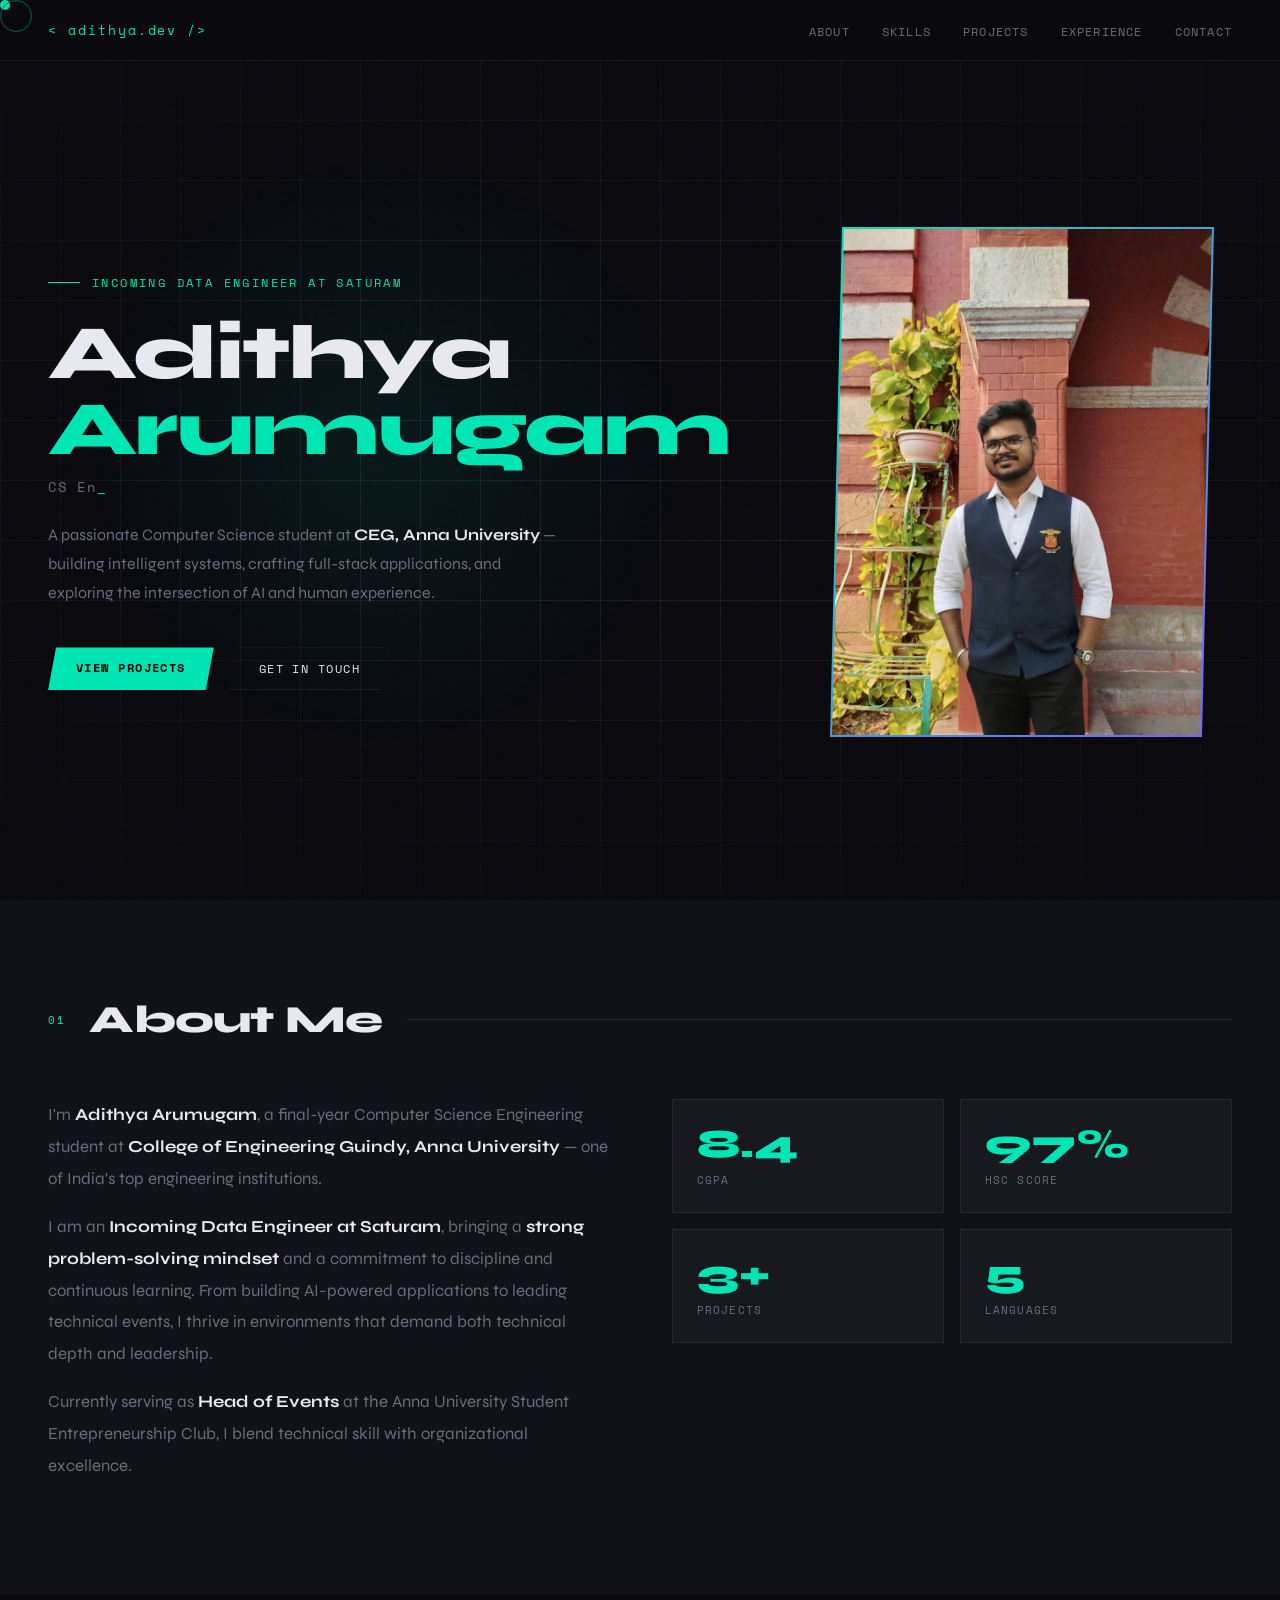
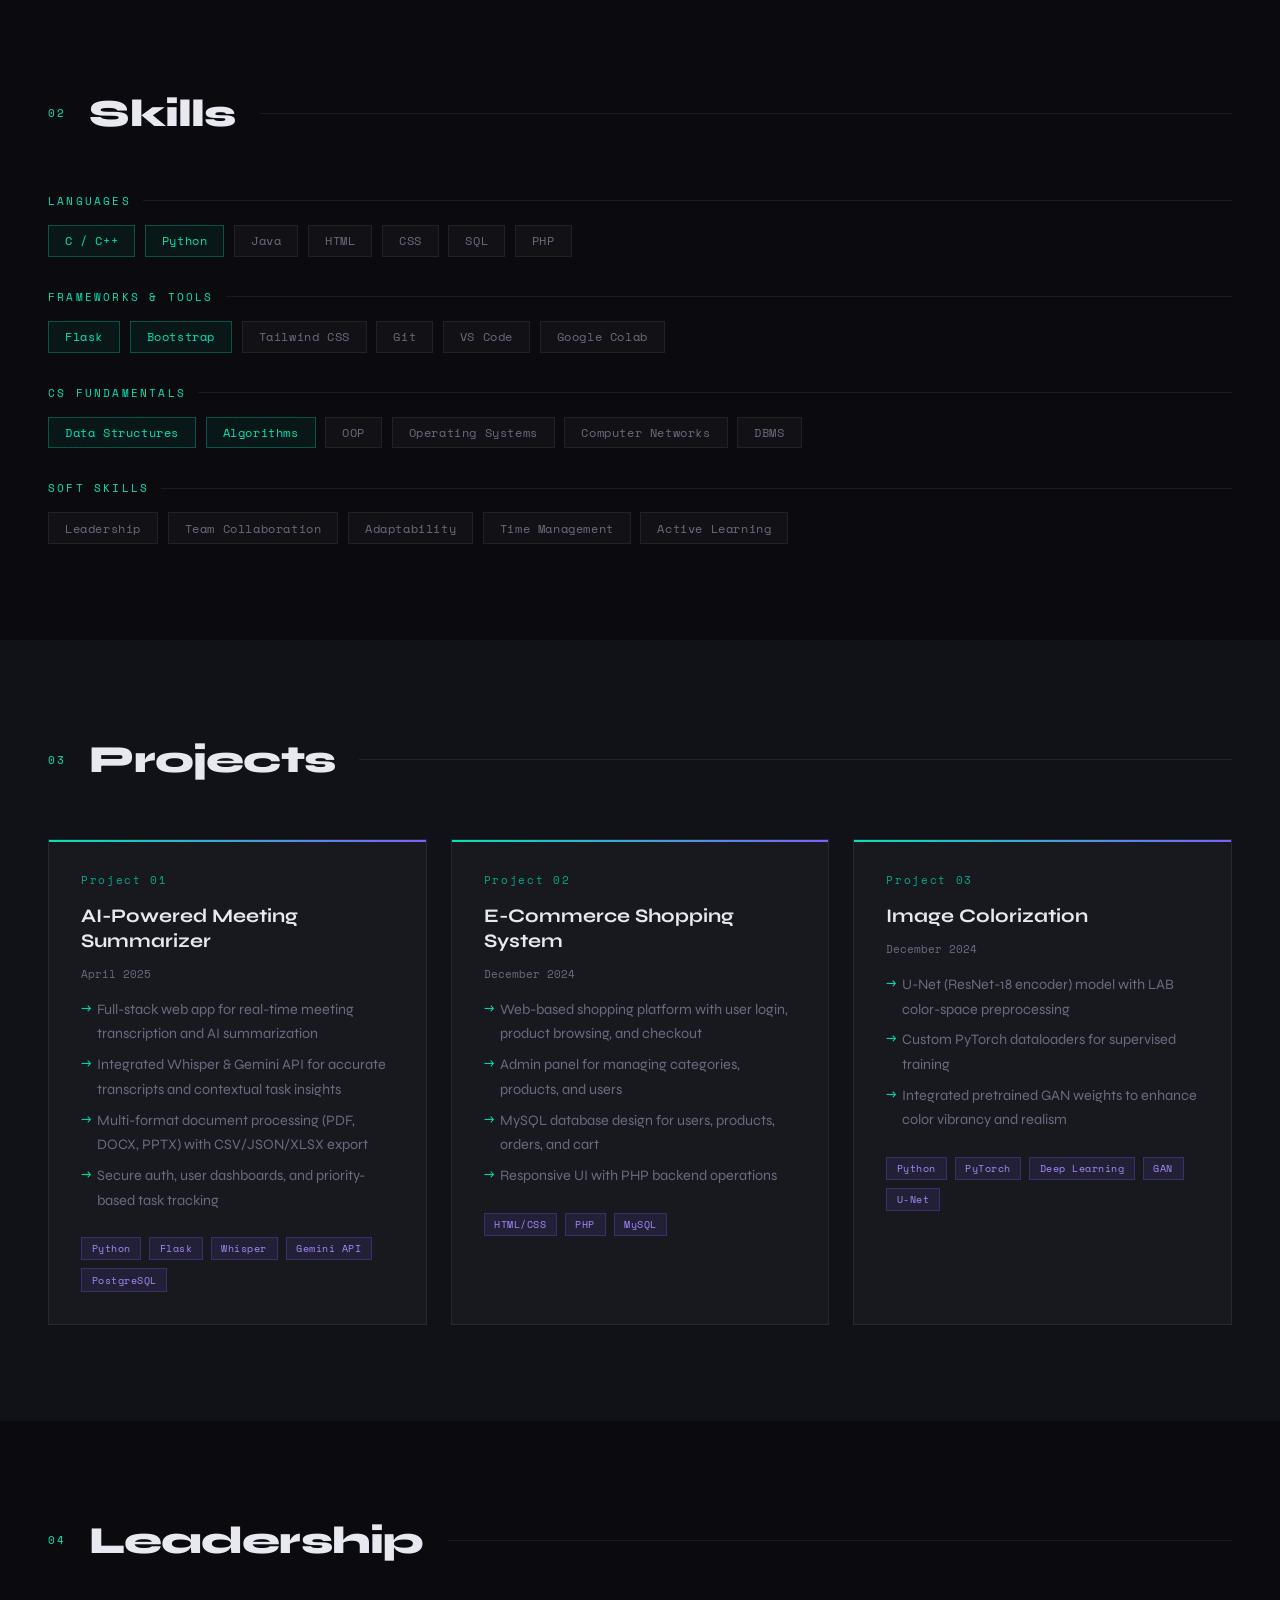
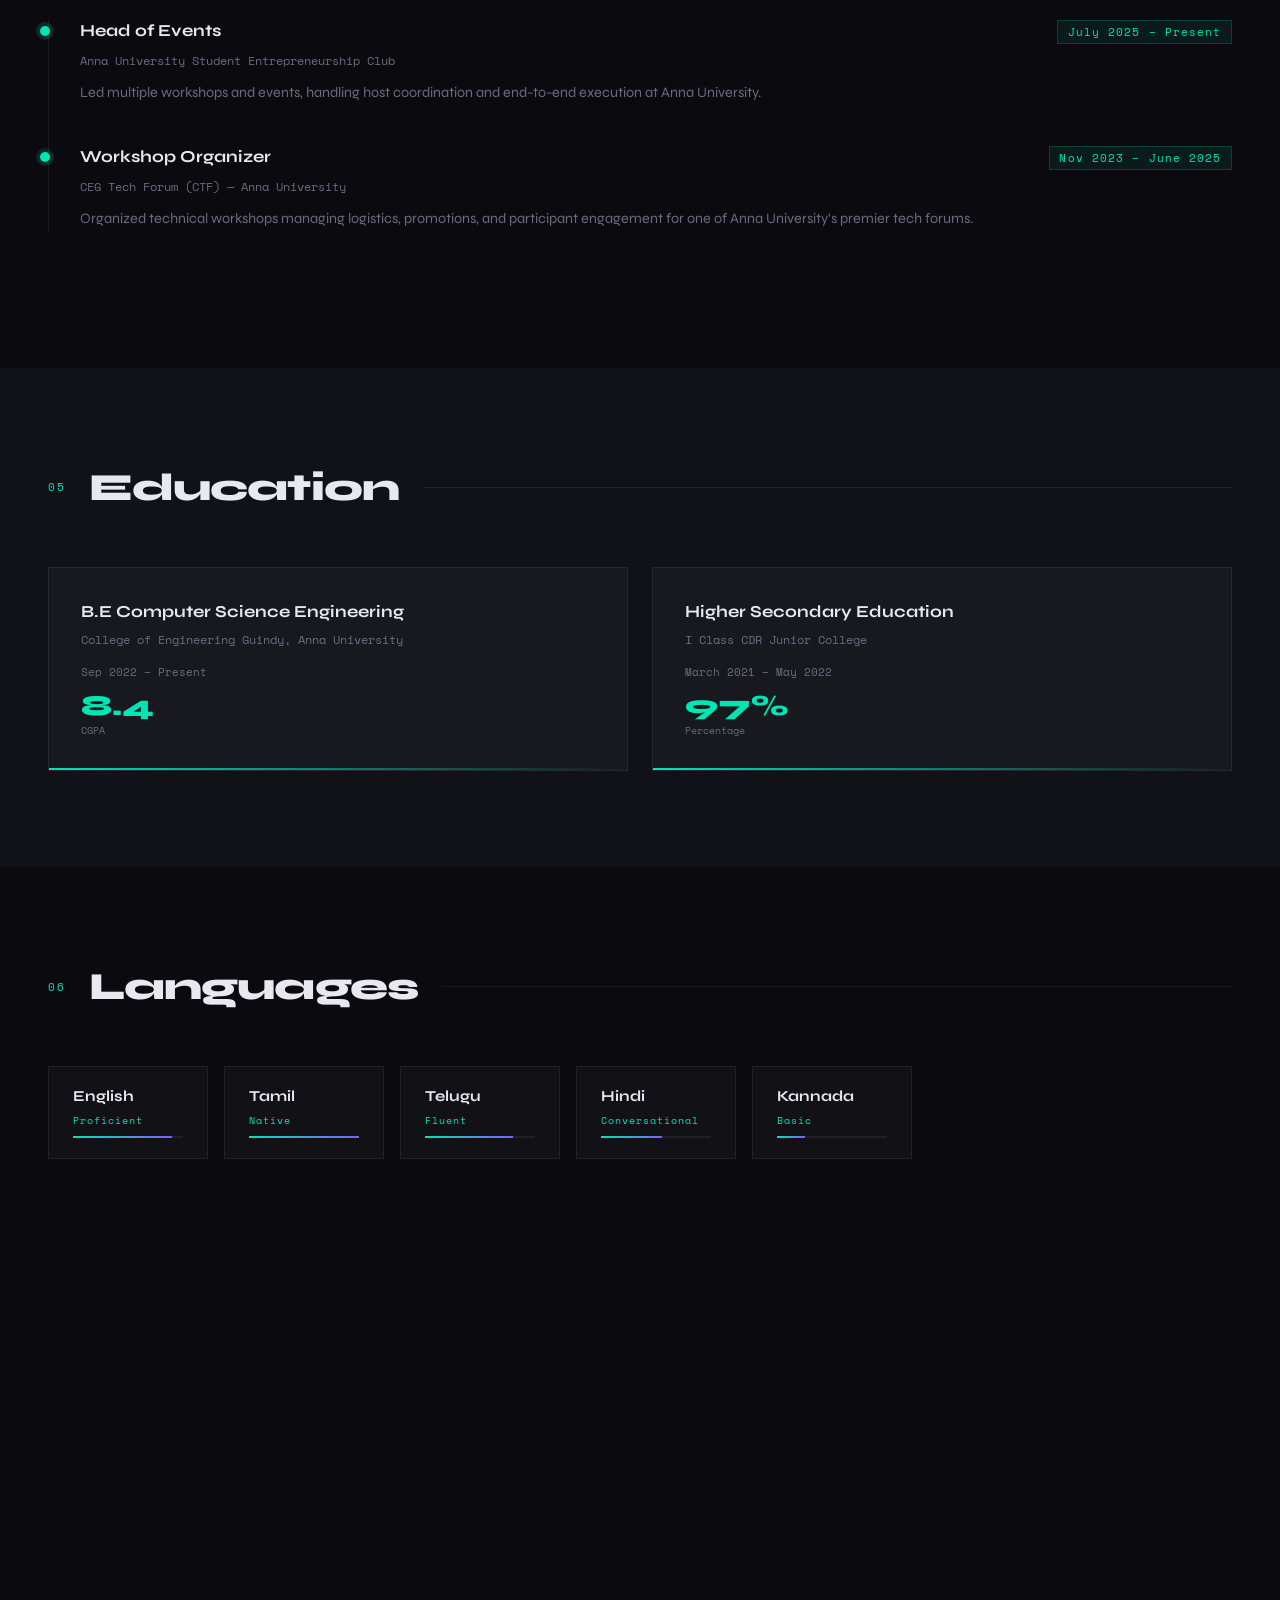
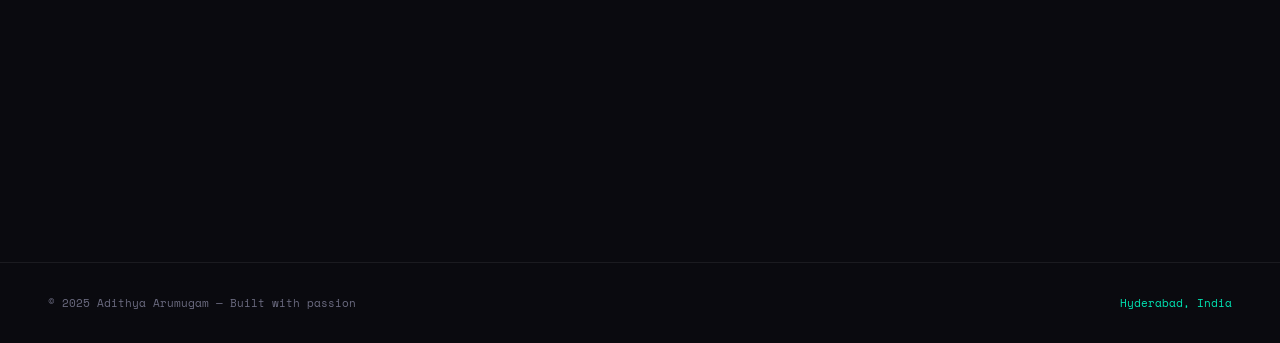
==== portfolio.html @ 07a91dfe "Done" ====
<!DOCTYPE html>
<html lang="en">
<head>
<meta charset="UTF-8">
<meta name="viewport" content="width=device-width, initial-scale=1.0">
<title>Adithya Arumugam — Portfolio</title>
<link href="https://fonts.googleapis.com/css2?family=Space+Mono:ital,wght@0,400;0,700;1,400&family=Syne:wght@400;500;600;700;800&display=swap" rel="stylesheet">
<style>
  :root {
    --bg: #0a0a0f;
    --bg2: #111118;
    --bg3: #1a1a24;
    --accent: #00e5b4;
    --accent2: #7b61ff;
    --text: #e8e8f0;
    --muted: #6b6b80;
    --border: rgba(255,255,255,0.07);
    --card: rgba(255,255,255,0.03);
    --font-display: 'Syne', sans-serif;
    --font-mono: 'Space Mono', monospace;
  }

  *, *::before, *::after { box-sizing: border-box; margin: 0; padding: 0; }

  html { scroll-behavior: smooth; }

  body {
    background: var(--bg);
    color: var(--text);
    font-family: var(--font-display);
    overflow-x: hidden;
    cursor: none;
  }

  /* Custom cursor */
  .cursor {
    position: fixed; width: 10px; height: 10px;
    background: var(--accent); border-radius: 50%;
    pointer-events: none; z-index: 9999;
    transition: transform 0.1s, opacity 0.2s;
    mix-blend-mode: difference;
  }
  .cursor-trail {
    position: fixed; width: 32px; height: 32px;
    border: 1px solid var(--accent); border-radius: 50%;
    pointer-events: none; z-index: 9998;
    transition: transform 0.25s ease, left 0.12s ease, top 0.12s ease;
    opacity: 0.4;
  }

  /* Noise overlay */
  body::before {
    content: '';
    position: fixed; inset: 0;
    background-image: url("data:image/svg+xml,%3Csvg viewBox='0 0 200 200' xmlns='http://www.w3.org/2000/svg'%3E%3Cfilter id='n'%3E%3CfeTurbulence type='fractalNoise' baseFrequency='0.9' numOctaves='4' stitchTiles='stitch'/%3E%3C/filter%3E%3Crect width='100%25' height='100%25' filter='url(%23n)' opacity='0.03'/%3E%3C/svg%3E");
    pointer-events: none; z-index: 0; opacity: 0.4;
  }

  /* Scrollbar */
  ::-webkit-scrollbar { width: 4px; }
  ::-webkit-scrollbar-track { background: var(--bg); }
  ::-webkit-scrollbar-thumb { background: var(--accent); border-radius: 4px; }

  /* NAV */
  nav {
    position: fixed; top: 0; left: 0; right: 0; z-index: 100;
    display: flex; justify-content: space-between; align-items: center;
    padding: 1.25rem 3rem;
    background: rgba(10,10,15,0.85);
    backdrop-filter: blur(16px);
    border-bottom: 1px solid var(--border);
  }
  .nav-logo {
    font-family: var(--font-mono); font-size: 13px; color: var(--accent);
    letter-spacing: 0.15em;
  }
  .nav-links { display: flex; gap: 2rem; list-style: none; }
  .nav-links a {
    font-family: var(--font-mono); font-size: 12px;
    color: var(--muted); text-decoration: none;
    letter-spacing: 0.1em; text-transform: uppercase;
    transition: color 0.2s;
    position: relative;
  }
  .nav-links a::after {
    content: ''; position: absolute; bottom: -4px; left: 0; right: 0;
    height: 1px; background: var(--accent);
    transform: scaleX(0); transition: transform 0.2s;
    transform-origin: left;
  }
  .nav-links a:hover { color: var(--accent); }
  .nav-links a:hover::after { transform: scaleX(1); }

  /* HERO */
  #hero {
    min-height: 100vh;
    display: grid;
    grid-template-columns: 1fr 420px;
    align-items: center;
    padding: 8rem 3rem 4rem;
    gap: 4rem;
    position: relative;
    overflow: hidden;
  }

  .hero-bg-grid {
    position: absolute; inset: 0;
    background-image:
      linear-gradient(var(--border) 1px, transparent 1px),
      linear-gradient(90deg, var(--border) 1px, transparent 1px);
    background-size: 60px 60px;
    mask-image: radial-gradient(ellipse 80% 60% at 50% 50%, black 30%, transparent 100%);
  }

  .hero-glow {
    position: absolute; width: 600px; height: 600px;
    background: radial-gradient(circle, rgba(0,229,180,0.07) 0%, transparent 70%);
    top: 50%; left: 30%; transform: translate(-50%, -50%);
    pointer-events: none;
  }

  .hero-content { position: relative; z-index: 1; }

  .hero-tag {
    font-family: var(--font-mono); font-size: 12px;
    color: var(--accent); letter-spacing: 0.2em;
    text-transform: uppercase; margin-bottom: 1.5rem;
    display: flex; align-items: center; gap: 0.75rem;
  }
  .hero-tag::before {
    content: ''; display: block;
    width: 2rem; height: 1px; background: var(--accent);
  }

  h1.hero-name {
    font-size: clamp(3rem, 6vw, 5.5rem);
    font-weight: 800; line-height: 1.0;
    letter-spacing: -0.02em;
    color: var(--text);
    margin-bottom: 0.5rem;
  }
  h1.hero-name .accent-word { color: var(--accent); }

  .hero-title {
    font-family: var(--font-mono); font-size: 14px;
    color: var(--muted); margin-bottom: 1.5rem;
    letter-spacing: 0.05em;
  }
  .typing-cursor { color: var(--accent); animation: blink 1s infinite; }
  @keyframes blink { 0%,100%{opacity:1} 50%{opacity:0} }

  .hero-desc {
    font-size: 1rem; line-height: 1.8;
    color: var(--muted); max-width: 520px;
    margin-bottom: 2.5rem;
  }

  .hero-buttons { display: flex; gap: 1rem; flex-wrap: wrap; }

  .btn-primary {
    padding: 0.75rem 1.75rem;
    background: var(--accent); color: #000;
    font-family: var(--font-mono); font-size: 12px;
    font-weight: 700; letter-spacing: 0.12em;
    text-transform: uppercase; text-decoration: none;
    border: none; cursor: none;
    transition: transform 0.2s, box-shadow 0.2s;
    clip-path: polygon(8px 0%, 100% 0%, calc(100% - 8px) 100%, 0% 100%);
  }
  .btn-primary:hover {
    transform: translateY(-2px);
    box-shadow: 0 8px 30px rgba(0,229,180,0.35);
  }

  .btn-secondary {
    padding: 0.75rem 1.75rem;
    background: transparent; color: var(--text);
    font-family: var(--font-mono); font-size: 12px;
    letter-spacing: 0.12em; text-transform: uppercase;
    text-decoration: none;
    border: 1px solid var(--border);
    cursor: none;
    transition: border-color 0.2s, color 0.2s;
    clip-path: polygon(8px 0%, 100% 0%, calc(100% - 8px) 100%, 0% 100%);
  }
  .btn-secondary:hover { border-color: var(--accent); color: var(--accent); }

  /* Photo card */
  .photo-card {
    position: relative; z-index: 1;
  }
  .photo-frame {
    position: relative;
    width: 100%; aspect-ratio: 3/4;
    max-width: 380px;
    margin: 0 auto;
  }
  .photo-frame::before {
    content: '';
    position: absolute; inset: -2px;
    background: linear-gradient(135deg, var(--accent), var(--accent2));
    z-index: -1;
    clip-path: polygon(12px 0%, 100% 0%, calc(100% - 12px) 100%, 0% 100%);
  }
  .photo-inner {
    width: 100%; height: 100%;
    background: var(--bg3);
    clip-path: polygon(12px 0%, 100% 0%, calc(100% - 12px) 100%, 0% 100%);
    overflow: hidden;
    display: flex; flex-direction: column;
    align-items: center; justify-content: center;
    gap: 1rem;
  }
  .photo-inner img {
    width: 100%; height: 100%;
    object-fit: cover;
    display: block;
  }
  .photo-placeholder {
    display: flex; flex-direction: column;
    align-items: center; justify-content: center;
    gap: 1rem; padding: 2rem;
    text-align: center;
  }
  .photo-placeholder-icon {
    width: 80px; height: 100px;
    border-radius: 50%;
    background: var(--bg2);
    border: 2px dashed var(--accent);
    display: flex; align-items: center; justify-content: center;
    font-size: 2rem;
  }
  .photo-placeholder p {
    font-family: var(--font-mono); font-size: 11px;
    color: var(--muted); line-height: 1.6;
  }
  .photo-placeholder span { color: var(--accent); }

  .photo-badge {
    position: absolute; bottom: -16px; right: -16px;
    background: var(--bg2);
    border: 1px solid var(--border);
    padding: 0.75rem 1rem;
    font-family: var(--font-mono); font-size: 11px;
  }
  .photo-badge .cgpa { font-size: 1.5rem; font-weight: 700; color: var(--accent); font-family: var(--font-display); }
  .photo-badge .label { color: var(--muted); font-size: 10px; display: block; }

  /* SECTIONS */
  section { padding: 6rem 3rem; position: relative; z-index: 1; }

  .section-header {
    display: flex; align-items: center; gap: 1.5rem;
    margin-bottom: 3.5rem;
  }
  .section-num {
    font-family: var(--font-mono); font-size: 11px;
    color: var(--accent); letter-spacing: 0.15em;
  }
  .section-title {
    font-size: clamp(1.75rem, 3vw, 2.5rem);
    font-weight: 800; letter-spacing: -0.02em;
  }
  .section-line {
    flex: 1; height: 1px; background: var(--border);
  }

  /* ABOUT */
  #about { background: var(--bg2); }
  .about-grid {
    display: grid; grid-template-columns: 1fr 1fr;
    gap: 4rem; align-items: start;
  }
  .about-text { font-size: 1.05rem; line-height: 1.9; color: var(--muted); }
  .about-text p { margin-bottom: 1rem; }
  .about-text strong { color: var(--text); }

  .stats-grid { display: grid; grid-template-columns: 1fr 1fr; gap: 1rem; }
  .stat-box {
    background: var(--card);
    border: 1px solid var(--border);
    padding: 1.5rem;
    position: relative; overflow: hidden;
    transition: border-color 0.3s;
  }
  .stat-box:hover { border-color: rgba(0,229,180,0.3); }
  .stat-box::after {
    content: ''; position: absolute;
    bottom: 0; left: 0; right: 0; height: 2px;
    background: linear-gradient(90deg, var(--accent), var(--accent2));
    transform: scaleX(0); transition: transform 0.3s;
    transform-origin: left;
  }
  .stat-box:hover::after { transform: scaleX(1); }
  .stat-num { font-size: 2.5rem; font-weight: 800; color: var(--accent); line-height: 1; margin-bottom: 0.5rem; }
  .stat-label { font-family: var(--font-mono); font-size: 11px; color: var(--muted); letter-spacing: 0.1em; text-transform: uppercase; }

  /* SKILLS */
  .skills-container { display: flex; flex-direction: column; gap: 2rem; }
  .skill-group-title {
    font-family: var(--font-mono); font-size: 11px;
    color: var(--accent); letter-spacing: 0.2em;
    text-transform: uppercase; margin-bottom: 1rem;
    display: flex; align-items: center; gap: 0.75rem;
  }
  .skill-group-title::after {
    content: ''; flex: 1; height: 1px; background: var(--border);
  }
  .skill-tags { display: flex; flex-wrap: wrap; gap: 0.6rem; }
  .skill-tag {
    font-family: var(--font-mono); font-size: 12px;
    padding: 0.4rem 1rem;
    border: 1px solid var(--border);
    color: var(--muted);
    background: var(--card);
    letter-spacing: 0.05em;
    transition: all 0.2s;
    cursor: default;
  }
  .skill-tag:hover {
    border-color: var(--accent);
    color: var(--accent);
    background: rgba(0,229,180,0.05);
    transform: translateY(-2px);
  }
  .skill-tag.highlight {
    border-color: rgba(0,229,180,0.3);
    color: var(--accent);
    background: rgba(0,229,180,0.06);
  }

  /* PROJECTS */
  #projects { background: var(--bg2); }
  .projects-grid { display: grid; grid-template-columns: repeat(auto-fill, minmax(340px, 1fr)); gap: 1.5rem; }

  .project-card {
    background: var(--card);
    border: 1px solid var(--border);
    padding: 2rem;
    position: relative; overflow: hidden;
    transition: transform 0.3s, border-color 0.3s;
    cursor: default;
  }
  .project-card:hover {
    transform: translateY(-4px);
    border-color: rgba(0,229,180,0.25);
  }
  .project-card::before {
    content: '';
    position: absolute; top: 0; left: 0; right: 0; height: 2px;
    background: linear-gradient(90deg, var(--accent), var(--accent2));
  }

  .project-num {
    font-family: var(--font-mono); font-size: 11px;
    color: var(--accent); letter-spacing: 0.15em;
    margin-bottom: 1rem; opacity: 0.7;
  }
  .project-title {
    font-size: 1.2rem; font-weight: 700;
    margin-bottom: 0.75rem; line-height: 1.3;
  }
  .project-date {
    font-family: var(--font-mono); font-size: 11px;
    color: var(--muted); margin-bottom: 1rem;
  }
  .project-desc {
    font-size: 0.9rem; line-height: 1.7;
    color: var(--muted); margin-bottom: 1.5rem;
  }
  .project-desc li { margin-bottom: 0.4rem; padding-left: 1rem; position: relative; list-style: none; }
  .project-desc li::before { content: '→'; position: absolute; left: 0; color: var(--accent); font-size: 0.8rem; }
  .project-tags { display: flex; flex-wrap: wrap; gap: 0.5rem; }
  .project-tag {
    font-family: var(--font-mono); font-size: 10px;
    padding: 0.2rem 0.6rem;
    background: rgba(123,97,255,0.1);
    border: 1px solid rgba(123,97,255,0.25);
    color: #a78bfa;
    letter-spacing: 0.05em;
  }

  /* EXPERIENCE */
  .timeline { position: relative; padding-left: 2rem; }
  .timeline::before {
    content: '';
    position: absolute; left: 0; top: 0; bottom: 0;
    width: 1px; background: var(--border);
  }
  .timeline-item { position: relative; margin-bottom: 2.5rem; }
  .timeline-item::before {
    content: '';
    position: absolute; left: -2.5rem; top: 0.4rem;
    width: 10px; height: 10px;
    border-radius: 50%;
    background: var(--accent);
    box-shadow: 0 0 0 4px rgba(0,229,180,0.15);
  }
  .timeline-header { display: flex; justify-content: space-between; align-items: flex-start; margin-bottom: 0.5rem; flex-wrap: wrap; gap: 0.5rem; }
  .timeline-role { font-size: 1.05rem; font-weight: 700; }
  .timeline-period {
    font-family: var(--font-mono); font-size: 11px;
    color: var(--accent); letter-spacing: 0.1em;
    background: rgba(0,229,180,0.08);
    padding: 0.2rem 0.6rem;
    border: 1px solid rgba(0,229,180,0.2);
  }
  .timeline-org { font-family: var(--font-mono); font-size: 12px; color: var(--muted); margin-bottom: 0.75rem; }
  .timeline-desc { font-size: 0.9rem; line-height: 1.7; color: var(--muted); }

  /* EDUCATION */
  #education { background: var(--bg2); }
  .edu-cards { display: grid; grid-template-columns: 1fr 1fr; gap: 1.5rem; }
  .edu-card {
    border: 1px solid var(--border);
    padding: 2rem;
    background: var(--card);
    position: relative; overflow: hidden;
  }
  .edu-card::after {
    content: '';
    position: absolute; bottom: 0; left: 0; right: 0; height: 2px;
    background: linear-gradient(90deg, var(--accent), transparent);
  }
  .edu-degree { font-size: 1.05rem; font-weight: 700; margin-bottom: 0.5rem; line-height: 1.4; }
  .edu-school { font-family: var(--font-mono); font-size: 12px; color: var(--muted); margin-bottom: 1rem; }
  .edu-period { font-family: var(--font-mono); font-size: 11px; color: var(--muted); margin-bottom: 0.5rem; }
  .edu-score { font-size: 1.8rem; font-weight: 800; color: var(--accent); }
  .edu-score-label { font-family: var(--font-mono); font-size: 10px; color: var(--muted); }

  /* LANGUAGES */
  .lang-grid { display: flex; flex-wrap: wrap; gap: 1rem; }
  .lang-item {
    display: flex; flex-direction: column;
    gap: 0.5rem; min-width: 160px;
    padding: 1.25rem 1.5rem;
    border: 1px solid var(--border);
    background: var(--card);
    transition: border-color 0.2s;
  }
  .lang-item:hover { border-color: rgba(0,229,180,0.3); }
  .lang-name { font-weight: 700; font-size: 0.95rem; }
  .lang-level {
    font-family: var(--font-mono); font-size: 10px;
    color: var(--accent); letter-spacing: 0.1em;
  }
  .lang-bar { height: 2px; background: var(--border); }
  .lang-fill { height: 100%; background: linear-gradient(90deg, var(--accent), var(--accent2)); transition: width 1s ease; }

  /* CONTACT */
  .contact-grid { display: grid; grid-template-columns: 1fr 1fr; gap: 4rem; align-items: start; }
  .contact-text { font-size: 1.05rem; line-height: 1.9; color: var(--muted); }
  .contact-links { display: flex; flex-direction: column; gap: 1rem; }
  .contact-link {
    display: flex; align-items: center; gap: 1rem;
    padding: 1.25rem 1.5rem;
    border: 1px solid var(--border);
    background: var(--card);
    text-decoration: none; color: var(--text);
    transition: all 0.2s; font-family: var(--font-mono); font-size: 13px;
  }
  .contact-link:hover {
    border-color: var(--accent);
    color: var(--accent);
    background: rgba(0,229,180,0.04);
    transform: translateX(4px);
  }
  .contact-link-icon { font-size: 1rem; }
  .contact-link-label { color: var(--muted); font-size: 10px; letter-spacing: 0.1em; text-transform: uppercase; margin-left: auto; }

  /* FOOTER */
  footer {
    padding: 2rem 3rem;
    border-top: 1px solid var(--border);
    display: flex; justify-content: space-between; align-items: center;
    font-family: var(--font-mono); font-size: 11px;
    color: var(--muted);
  }

  /* SCROLL REVEAL */
  .reveal { opacity: 0; transform: translateY(24px); transition: opacity 0.6s ease, transform 0.6s ease; }
  .reveal.visible { opacity: 1; transform: translateY(0); }

  /* RESPONSIVE */
  @media (max-width: 900px) {
    nav { padding: 1rem 1.5rem; }
    .nav-links { display: none; }
    #hero { grid-template-columns: 1fr; padding: 6rem 1.5rem 4rem; }
    .photo-card { display: none; }
    section { padding: 4rem 1.5rem; }
    .about-grid, .edu-cards, .contact-grid { grid-template-columns: 1fr; gap: 2rem; }
    footer { padding: 1.5rem; flex-direction: column; gap: 0.5rem; text-align: center; }
  }

  /* Glitch effect on hover of name */
  .glitch { position: relative; }
  .glitch:hover::after {
    content: attr(data-text);
    position: absolute; top: 0; left: 3px;
    color: var(--accent2);
    clip-path: polygon(0 30%, 100% 30%, 100% 50%, 0 50%);
    animation: glitch-clip 0.2s steps(1) infinite;
  }
  @keyframes glitch-clip {
    0% { clip-path: polygon(0 0, 100% 0, 100% 20%, 0 20%); transform: translate(-2px); }
    25% { clip-path: polygon(0 40%, 100% 40%, 100% 60%, 0 60%); transform: translate(2px); }
    50% { clip-path: polygon(0 70%, 100% 70%, 100% 90%, 0 90%); transform: translate(-1px); }
    75% { clip-path: polygon(0 10%, 100% 10%, 100% 30%, 0 30%); transform: translate(1px); }
    100% { clip-path: polygon(0 55%, 100% 55%, 100% 75%, 0 75%); transform: translate(0); }
  }
</style>
</head>
<body>

<div class="cursor" id="cursor"></div>
<div class="cursor-trail" id="cursorTrail"></div>

<!-- NAV -->
<nav>
  <div class="nav-logo">&lt; adithya.dev /&gt;</div>
  <ul class="nav-links">
    <li><a href="#about">About</a></li>
    <li><a href="#skills">Skills</a></li>
    <li><a href="#projects">Projects</a></li>
    <li><a href="#experience">Experience</a></li>
    <li><a href="#contact">Contact</a></li>
  </ul>
</nav>

<!-- HERO -->
<section id="hero">
  <div class="hero-bg-grid"></div>
  <div class="hero-glow"></div>

  <div class="hero-content reveal">
    <div class="hero-tag">Incoming Data Engineer at Saturam</div>
    <h1 class="hero-name glitch" data-text="Adithya Arumugam">
      Adithya<br><span class="accent-word">Arumugam</span>
    </h1>
    <p class="hero-title">
      <span id="typed-text"></span><span class="typing-cursor">_</span>
    </p>
    <p class="hero-desc">
      A passionate Computer Science student at <strong style="color:var(--text)">CEG, Anna University</strong> — building intelligent systems, crafting full-stack applications, and exploring the intersection of AI and human experience.
    </p>
    <div class="hero-buttons">
      <a href="#projects" class="btn-primary">View Projects</a>
      <a href="#contact" class="btn-secondary">Get in Touch</a>
    </div>
  </div>

  <div class="photo-card reveal" style="transition-delay: 0.2s;">
    <div class="photo-frame">
      <div class="photo-inner">
        <img src="final_pic.jpeg" alt="Adithya"> 
        <!-- <div class="photo-placeholder">
           <div class="photo-placeholder-icon">👤</div> -->
          <!-- <img src="../final_pic.jpeg" alt="Adithya">  -->
        <!-- </div> -->
      </div>
      <!-- <div class="photo-badge">
        <div class="cgpa">8.4</div>
        <span class="label">CGPA</span>
      </div> -->
    </div>
  </div>
</section>

<!-- ABOUT -->
<section id="about">
  <div class="section-header reveal">
    <span class="section-num">01</span>
    <h2 class="section-title">About Me</h2>
    <div class="section-line"></div>
  </div>
  <div class="about-grid">
    <div class="about-text reveal">
      <p>I'm <strong>Adithya Arumugam</strong>, a final-year Computer Science Engineering student at <strong>College of Engineering Guindy, Anna University</strong> — one of India's top engineering institutions.</p>
      <!-- <p>I bring a <strong>strong problem-solving mindset</strong> and a commitment to discipline and continuous learning. From building AI-powered applications to leading technical events, I thrive in environments that demand both technical depth and leadership.</p> -->
      <p>I am an <strong>Incoming Data Engineer at Saturam</strong>, bringing a <strong>strong problem-solving mindset</strong> and a commitment to discipline and continuous learning. From building AI-powered applications to leading technical events, I thrive in environments that demand both technical depth and leadership.</p>
      <p>Currently serving as <strong>Head of Events</strong> at the Anna University Student Entrepreneurship Club, I blend technical skill with organizational excellence.</p>
    </div>
    <div class="stats-grid reveal" style="transition-delay: 0.15s;">
      <div class="stat-box">
        <div class="stat-num">8.4</div>
        <div class="stat-label">CGPA</div>
      </div>
      <div class="stat-box">
        <div class="stat-num">97%</div>
        <div class="stat-label">HSC Score</div>
      </div>
      <div class="stat-box">
        <div class="stat-num">3+</div>
        <div class="stat-label">Projects</div>
      </div>
      <div class="stat-box">
        <div class="stat-num">5</div>
        <div class="stat-label">Languages</div>
      </div>
    </div>
  </div>
</section>

<!-- SKILLS -->
<section id="skills">
  <div class="section-header reveal">
    <span class="section-num">02</span>
    <h2 class="section-title">Skills</h2>
    <div class="section-line"></div>
  </div>
  <div class="skills-container reveal">
    <div>
      <div class="skill-group-title">Languages</div>
      <div class="skill-tags">
        <span class="skill-tag highlight">C / C++</span>
        <span class="skill-tag highlight">Python</span>
        <span class="skill-tag">Java</span>
        <span class="skill-tag">HTML</span>
        <span class="skill-tag">CSS</span>
        <span class="skill-tag">SQL</span>
        <span class="skill-tag">PHP</span>
      </div>
    </div>
    <div>
      <div class="skill-group-title">Frameworks & Tools</div>
      <div class="skill-tags">
        <span class="skill-tag highlight">Flask</span>
        <span class="skill-tag highlight">Bootstrap</span>
        <span class="skill-tag">Tailwind CSS</span>
        <span class="skill-tag">Git</span>
        <span class="skill-tag">VS Code</span>
        <span class="skill-tag">Google Colab</span>
        <!-- <span class="skill-tag">MySQL</span> -->
        <!-- <span class="skill-tag">PostgreSQL</span> -->
      </div>
    </div>
    <div>
      <div class="skill-group-title">CS Fundamentals</div>
      <div class="skill-tags">
        <span class="skill-tag highlight">Data Structures</span>
        <span class="skill-tag highlight">Algorithms</span>
        <span class="skill-tag">OOP</span>
        <span class="skill-tag">Operating Systems</span>
        <span class="skill-tag">Computer Networks</span>
        <span class="skill-tag">DBMS</span>
      </div>
    </div>
    <!-- <div>
      <div class="skill-group-title">AI / ML</div>
      <div class="skill-tags">
        <span class="skill-tag highlight">Deep Learning</span>
        <span class="skill-tag highlight">Gemini API</span>
        <span class="skill-tag">Whisper (OpenAI)</span>
        <span class="skill-tag">GAN</span>
        <span class="skill-tag">U-Net</span>
        <span class="skill-tag">Image Processing</span>
      </div>
    </div> -->
    <div>
      <div class="skill-group-title">Soft Skills</div>
      <div class="skill-tags">
        <span class="skill-tag">Leadership</span>
        <span class="skill-tag">Team Collaboration</span>
        <span class="skill-tag">Adaptability</span>
        <span class="skill-tag">Time Management</span>
        <span class="skill-tag">Active Learning</span>
      </div>
    </div>
  </div>
</section>

<!-- PROJECTS -->
<section id="projects">
  <div class="section-header reveal">
    <span class="section-num">03</span>
    <h2 class="section-title">Projects</h2>
    <div class="section-line"></div>
  </div>
  <div class="projects-grid">

    <div class="project-card reveal">
      <div class="project-num">Project 01</div>
      <h3 class="project-title">AI-Powered Meeting Summarizer</h3>
      <div class="project-date">April 2025</div>
      <ul class="project-desc">
        <li>Full-stack web app for real-time meeting transcription and AI summarization</li>
        <li>Integrated Whisper & Gemini API for accurate transcripts and contextual task insights</li>
        <li>Multi-format document processing (PDF, DOCX, PPTX) with CSV/JSON/XLSX export</li>
        <li>Secure auth, user dashboards, and priority-based task tracking</li>
      </ul>
      <div class="project-tags">
        <span class="project-tag">Python</span>
        <span class="project-tag">Flask</span>
        <span class="project-tag">Whisper</span>
        <span class="project-tag">Gemini API</span>
        <span class="project-tag">PostgreSQL</span>
      </div>
    </div>

    <div class="project-card reveal" style="transition-delay: 0.1s;">
      <div class="project-num">Project 02</div>
      <h3 class="project-title">E-Commerce Shopping System</h3>
      <div class="project-date">December 2024</div>
      <ul class="project-desc">
        <li>Web-based shopping platform with user login, product browsing, and checkout</li>
        <li>Admin panel for managing categories, products, and users</li>
        <li>MySQL database design for users, products, orders, and cart</li>
        <li>Responsive UI with PHP backend operations</li>
      </ul>
      <div class="project-tags">
        <span class="project-tag">HTML/CSS</span>
        <span class="project-tag">PHP</span>
        <span class="project-tag">MySQL</span>
      </div>
    </div>

    <div class="project-card reveal" style="transition-delay: 0.2s;">
      <div class="project-num">Project 03</div>
      <h3 class="project-title">Image Colorization</h3>
      <div class="project-date">December 2024</div>
      <ul class="project-desc">
        <li>U-Net (ResNet-18 encoder) model with LAB color-space preprocessing</li>
        <li>Custom PyTorch dataloaders for supervised training</li>
        <li>Integrated pretrained GAN weights to enhance color vibrancy and realism</li>
      </ul>
      <div class="project-tags">
        <span class="project-tag">Python</span>
        <span class="project-tag">PyTorch</span>
        <span class="project-tag">Deep Learning</span>
        <span class="project-tag">GAN</span>
        <span class="project-tag">U-Net</span>
      </div>
    </div>

  </div>
</section>

<!-- EXPERIENCE -->
<section id="experience">
  <div class="section-header reveal">
    <span class="section-num">04</span>
    <h2 class="section-title">Leadership</h2>
    <div class="section-line"></div>
  </div>
  <div class="timeline reveal">
    <div class="timeline-item">
      <div class="timeline-header">
        <span class="timeline-role">Head of Events</span>
        <span class="timeline-period">July 2025 – Present</span>
      </div>
      <div class="timeline-org">Anna University Student Entrepreneurship Club</div>
      <p class="timeline-desc">Led multiple workshops and events, handling host coordination and end-to-end execution at Anna University.</p>
    </div>
    <div class="timeline-item">
      <div class="timeline-header">
        <span class="timeline-role">Workshop Organizer</span>
        <span class="timeline-period">Nov 2023 – June 2025</span>
      </div>
      <div class="timeline-org">CEG Tech Forum (CTF) — Anna University</div>
      <p class="timeline-desc">Organized technical workshops managing logistics, promotions, and participant engagement for one of Anna University's premier tech forums.</p>
    </div>
  </div>
</section>

<!-- EDUCATION -->
<section id="education">
  <div class="section-header reveal">
    <span class="section-num">05</span>
    <h2 class="section-title">Education</h2>
    <div class="section-line"></div>
  </div>
  <div class="edu-cards">
    <div class="edu-card reveal">
      <div class="edu-degree">B.E Computer Science Engineering</div>
      <div class="edu-school">College of Engineering Guindy, Anna University</div>
      <div class="edu-period">Sep 2022 – Present</div>
      <div class="edu-score">8.4</div>
      <div class="edu-score-label">CGPA</div>
    </div>
    <div class="edu-card reveal" style="transition-delay:0.1s;">
      <div class="edu-degree">Higher Secondary Education</div>
      <div class="edu-school">I Class CDR Junior College</div>
      <div class="edu-period">March 2021 – May 2022</div>
      <div class="edu-score">97%</div>
      <div class="edu-score-label">Percentage</div>
    </div>
  </div>
</section>

<!-- LANGUAGES -->
<section id="languages">
  <div class="section-header reveal">
    <span class="section-num">06</span>
    <h2 class="section-title">Languages</h2>
    <div class="section-line"></div>
  </div>
  <div class="lang-grid reveal">
    <div class="lang-item">
      <span class="lang-name">English</span>
      <span class="lang-level">Proficient</span>
      <div class="lang-bar"><div class="lang-fill" data-width="90%" style="width:0"></div></div>
    </div>
    <div class="lang-item">
      <span class="lang-name">Tamil</span>
      <span class="lang-level">Native</span>
      <div class="lang-bar"><div class="lang-fill" data-width="100%" style="width:0"></div></div>
    </div>
    <div class="lang-item">
      <span class="lang-name">Telugu</span>
      <span class="lang-level">Fluent</span>
      <div class="lang-bar"><div class="lang-fill" data-width="80%" style="width:0"></div></div>
    </div>
    <div class="lang-item">
      <span class="lang-name">Hindi</span>
      <span class="lang-level">Conversational</span>
      <div class="lang-bar"><div class="lang-fill" data-width="55%" style="width:0"></div></div>
    </div>
    <div class="lang-item">
      <span class="lang-name">Kannada</span>
      <span class="lang-level">Basic</span>
      <div class="lang-bar"><div class="lang-fill" data-width="25%" style="width:0"></div></div>
    </div>
  </div>
</section>

<!-- CONTACT -->
<section id="contact">
  <div class="section-header reveal">
    <span class="section-num">07</span>
    <h2 class="section-title">Contact</h2>
    <div class="section-line"></div>
  </div>
  <div class="contact-grid">
    <div class="contact-text reveal">
      <p style="font-size:1.5rem; font-weight:700; color:var(--text); margin-bottom:1rem; line-height:1.4;">Let's build something <span style="color:var(--accent)">extraordinary</span> together.</p>
      <p>I'm open to internships, project collaborations, and opportunities that challenge me to grow. Reach out — I'd love to connect.</p>
    </div>
    <div class="contact-links reveal" style="transition-delay: 0.15s;">
      <a href="mailto:adithya2004b@gmail.com" class="contact-link">
        <span class="contact-link-icon">✉</span>
        adithya2004b@gmail.com
        <span class="contact-link-label">Email</span>
      </a>
      <a href="tel:+917893410746" class="contact-link">
        <span class="contact-link-icon">📞</span>
        +91 78934 10746
        <span class="contact-link-label">Phone</span>
      </a>
      <a href="https://www.linkedin.com/in/adithya-arumugam3572" target="_blank" class="contact-link">
        <span class="contact-link-icon">in</span>
        LinkedIn Profile
        <span class="contact-link-label">LinkedIn</span>
      </a>
      <a href="https://github.com/adithya2004b" target="_blank" class="contact-link">
        <span class="contact-link-icon">⌥</span>
        GitHub Profile
        <span class="contact-link-label">GitHub</span>
      </a>
    </div>
  </div>
</section>

<!-- FOOTER -->
<footer>
  <span>© 2025 Adithya Arumugam — Built with passion</span>
  <span style="font-family:var(--font-mono); color: var(--accent);">Hyderabad, India</span>
</footer>

<script>
// Cursor
const cursor = document.getElementById('cursor');
const trail = document.getElementById('cursorTrail');
let mx = 0, my = 0;
document.addEventListener('mousemove', e => {
  mx = e.clientX; my = e.clientY;
  cursor.style.left = mx - 5 + 'px';
  cursor.style.top = my - 5 + 'px';
  trail.style.left = mx - 16 + 'px';
  trail.style.top = my - 16 + 'px';
});
document.addEventListener('mousedown', () => { cursor.style.transform = 'scale(2)'; });
document.addEventListener('mouseup', () => { cursor.style.transform = 'scale(1)'; });

// Typing effect
const roles = ['CS Engineer', 'Data Engineer', 'Event Leader'];
let ri = 0, ci = 0, deleting = false;
const el = document.getElementById('typed-text');
function type() {
  const word = roles[ri];
  if (!deleting) {
    el.textContent = word.slice(0, ++ci);
    if (ci === word.length) { deleting = true; setTimeout(type, 1800); return; }
  } else {
    el.textContent = word.slice(0, --ci);
    if (ci === 0) { deleting = false; ri = (ri + 1) % roles.length; }
  }
  setTimeout(type, deleting ? 60 : 100);
}
type();

// Scroll reveal
const observer = new IntersectionObserver(entries => {
  entries.forEach(e => {
    if (e.isIntersecting) {
      e.target.classList.add('visible');
      // Animate language bars
      e.target.querySelectorAll('.lang-fill[data-width]').forEach(bar => {
        setTimeout(() => bar.style.width = bar.dataset.width, 300);
      });
    }
  });
}, { threshold: 0.1 });
document.querySelectorAll('.reveal').forEach(el => observer.observe(el));
</script>
</body>
</html>
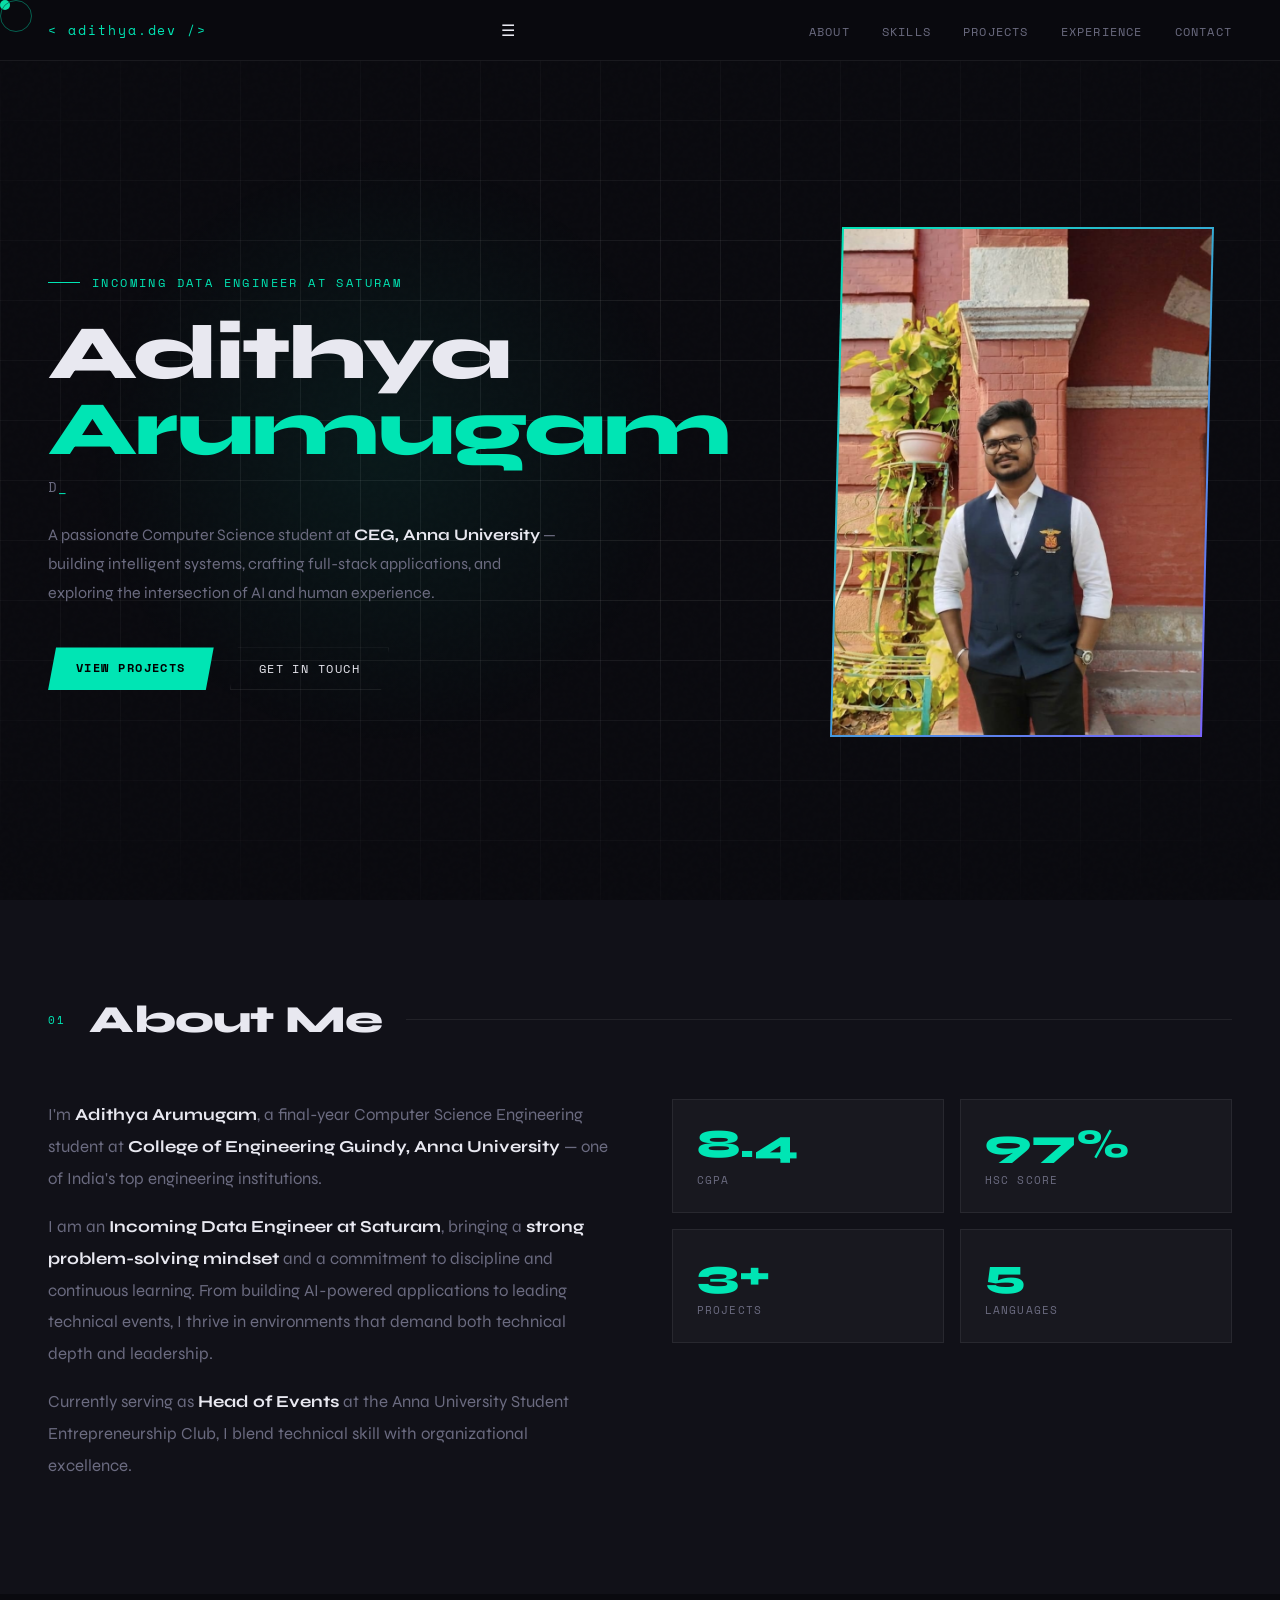
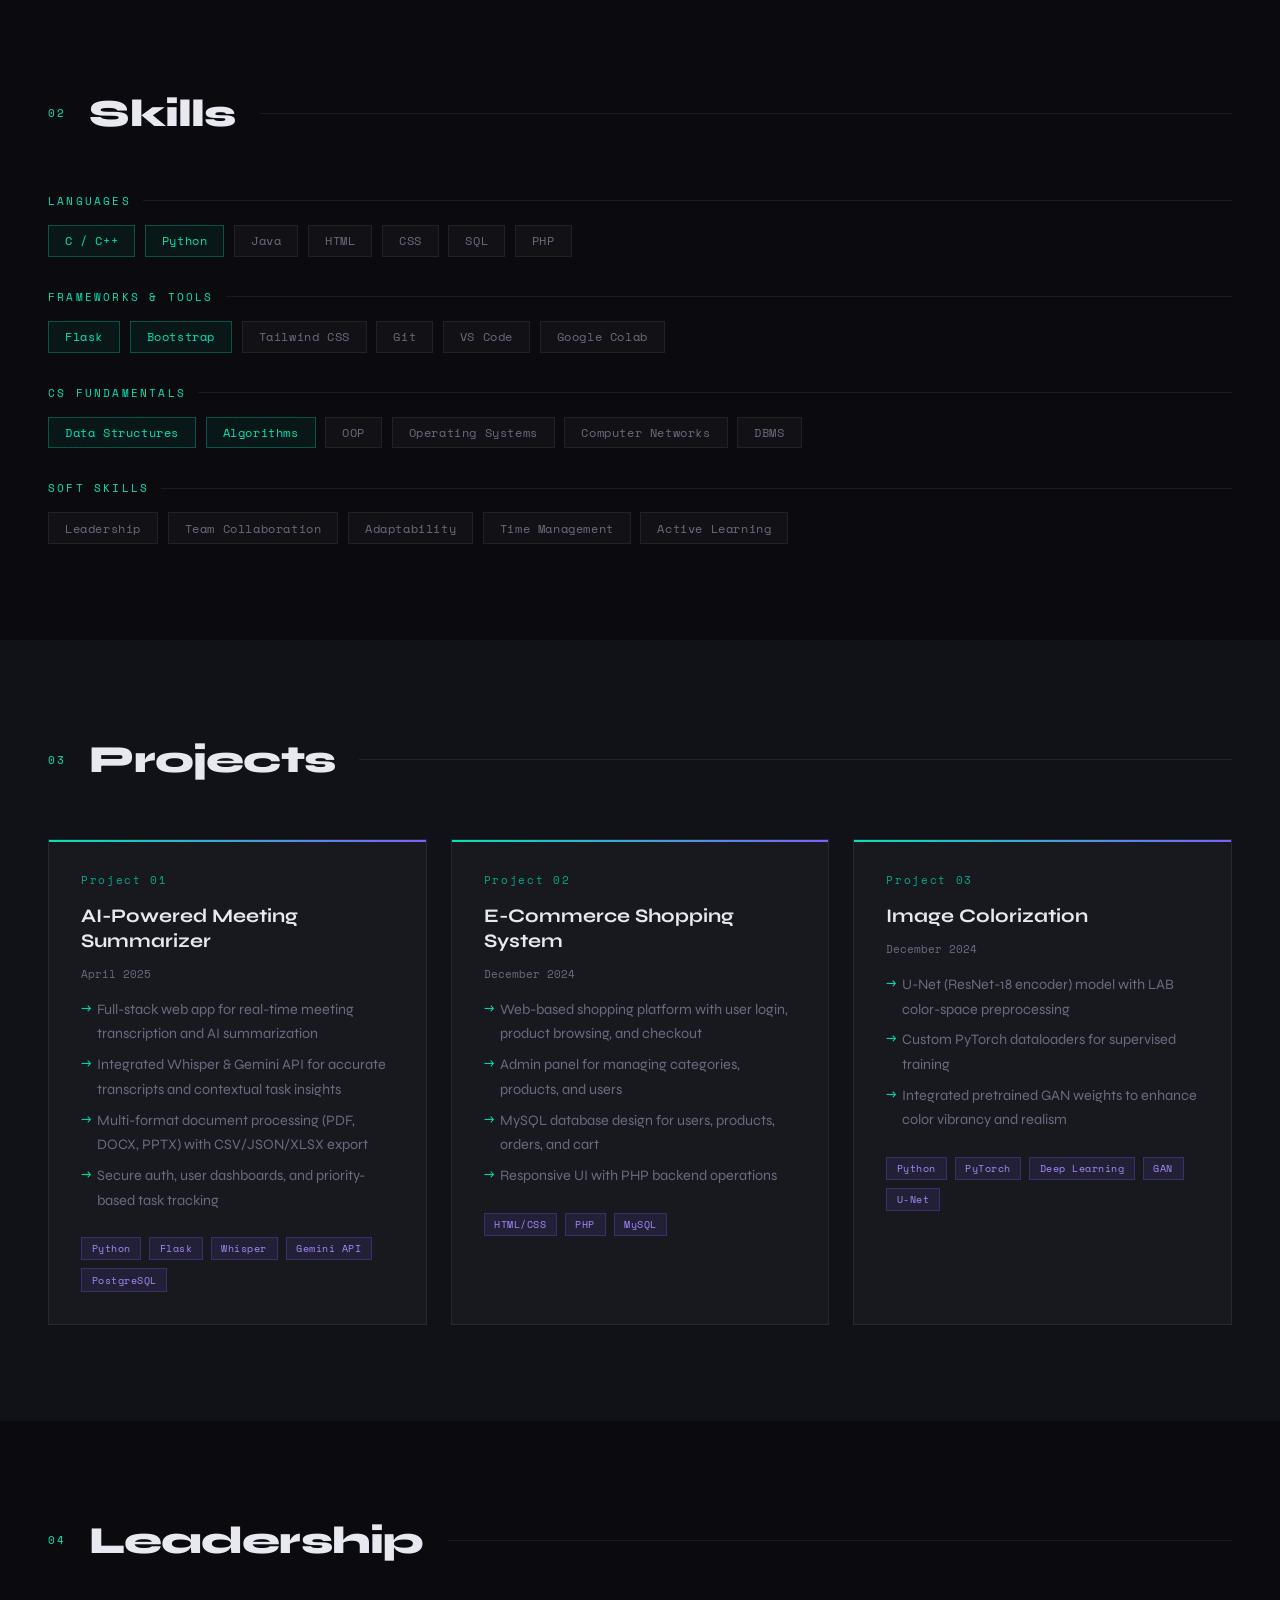
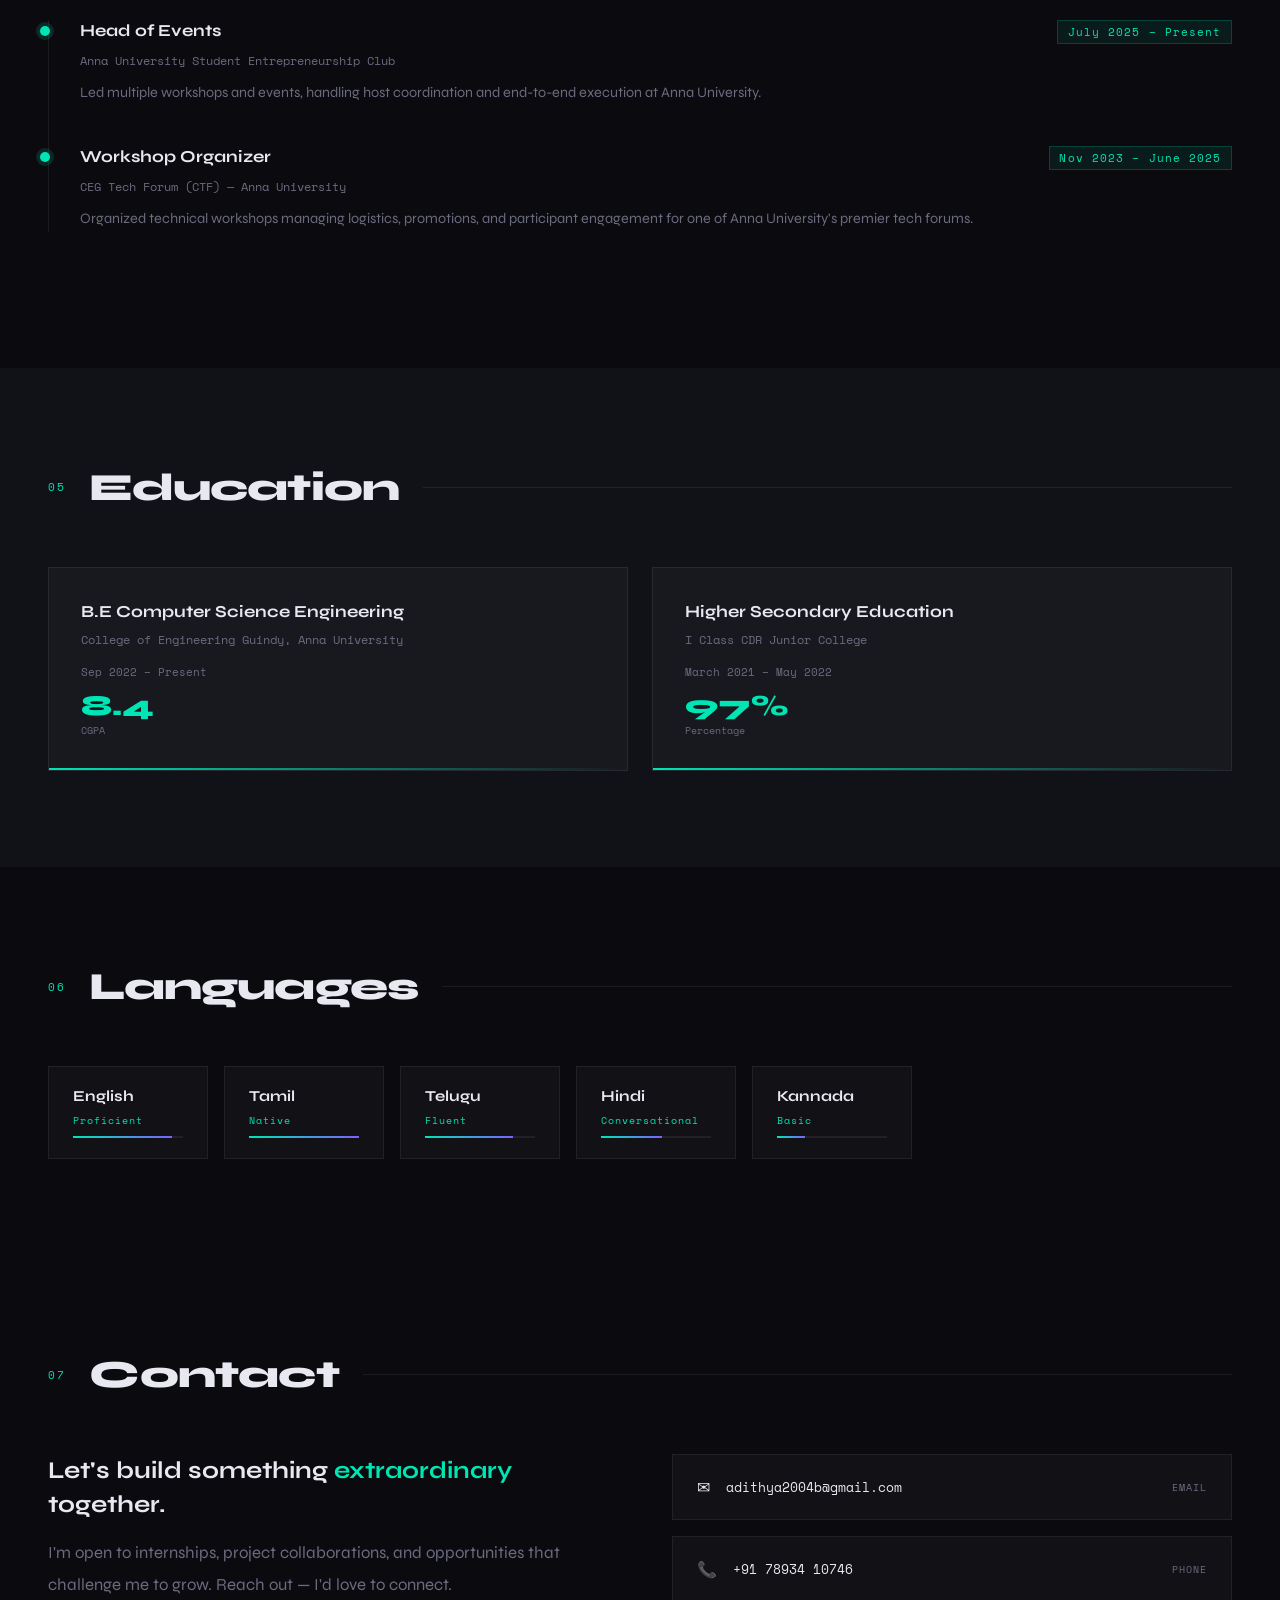
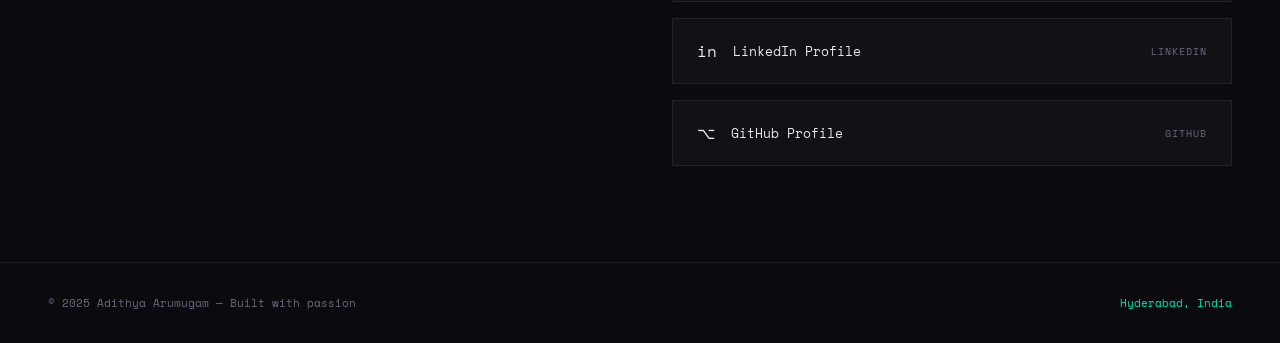
==== commit a09bc832: "changes made" ====
--- a/portfolio.html
+++ b/portfolio.html
@@ -230,6 +230,16 @@
     display: flex; align-items: center; justify-content: center;
     font-size: 2rem;
   }
+  img {
+  max-width: 100%;
+  height: auto;
+}
+body {
+  overflow-x: hidden;
+}
+a, button {
+  -webkit-tap-highlight-color: transparent;
+}
   .photo-placeholder p {
     font-family: var(--font-mono); font-size: 11px;
     color: var(--muted); line-height: 1.6;
@@ -482,15 +492,160 @@
   .reveal.visible { opacity: 1; transform: translateY(0); }
 
   /* RESPONSIVE */
-  @media (max-width: 900px) {
-    nav { padding: 1rem 1.5rem; }
-    .nav-links { display: none; }
-    #hero { grid-template-columns: 1fr; padding: 6rem 1.5rem 4rem; }
-    .photo-card { display: none; }
-    section { padding: 4rem 1.5rem; }
-    .about-grid, .edu-cards, .contact-grid { grid-template-columns: 1fr; gap: 2rem; }
-    footer { padding: 1.5rem; flex-direction: column; gap: 0.5rem; text-align: center; }
-  }
+  /* ================= RESPONSIVE DESIGN ================= */
+
+/* Tablet (<= 1024px) */
+@media (max-width: 1024px) {
+  #hero {
+    grid-template-columns: 1fr;
+    text-align: center;
+    gap: 2rem;
+  }
+
+  .hero-desc {
+    margin: 0 auto 2rem;
+  }
+
+  .photo-card {
+    display: none;
+  }
+
+  .about-grid,
+  .contact-grid {
+    grid-template-columns: 1fr;
+    gap: 2rem;
+  }
+
+  .edu-cards {
+    grid-template-columns: 1fr;
+  }
+}
+
+/* Mobile (<= 768px) */
+@media (max-width: 768px) {
+
+  body {
+    cursor: auto; /* Disable custom cursor */
+  }
+
+  .cursor,
+  .cursor-trail {
+    display: none;
+  }
+
+  nav {
+    padding: 1rem;
+  }
+.menu-toggle {
+  display: none;
+  font-size: 1.5rem;
+  color: var(--accent);
+  cursor: pointer;
+}
+
+@media (max-width: 768px) {
+  .menu-toggle {
+    display: block;
+  }
+}
+  /* Simple mobile nav */
+  .nav-links {
+    position: absolute;
+    top: 70px;
+    right: 0;
+    background: var(--bg2);
+    width: 100%;
+    flex-direction: column;
+    align-items: center;
+    padding: 1rem 0;
+    gap: 1.5rem;
+    display: none;
+  }
+
+  .nav-links.active {
+    display: flex;
+  }
+
+  /* HERO */
+  #hero {
+    padding: 5rem 1rem 3rem;
+  }
+
+  h1.hero-name {
+    font-size: 2.5rem;
+  }
+
+  .hero-title {
+    font-size: 12px;
+  }
+
+  .hero-desc {
+    font-size: 0.9rem;
+  }
+
+  .hero-buttons {
+    justify-content: center;
+  }
+
+  .btn-primary,
+  .btn-secondary {
+    font-size: 10px;
+    padding: 0.6rem 1.2rem;
+  }
+
+  /* Sections */
+  section {
+    padding: 3rem 1rem;
+  }
+
+  .section-header {
+    flex-direction: column;
+    align-items: flex-start;
+    gap: 0.5rem;
+  }
+
+  /* Projects */
+  .projects-grid {
+    grid-template-columns: 1fr;
+  }
+
+  /* Stats */
+  .stats-grid {
+    grid-template-columns: 1fr;
+  }
+
+  /* Skills */
+  .skill-tags {
+    justify-content: center;
+  }
+
+  /* Footer */
+  footer {
+    flex-direction: column;
+    text-align: center;
+    gap: 0.5rem;
+  }
+}
+
+/* Small Mobile (<= 480px) */
+@media (max-width: 480px) {
+
+  h1.hero-name {
+    font-size: 2rem;
+  }
+
+  .section-title {
+    font-size: 1.5rem;
+  }
+
+  .project-card {
+    padding: 1.5rem;
+  }
+
+  .contact-link {
+    font-size: 12px;
+  }
+}
 
   /* Glitch effect on hover of name */
   .glitch { position: relative; }
@@ -518,6 +673,7 @@
 <!-- NAV -->
 <nav>
   <div class="nav-logo">&lt; adithya.dev /&gt;</div>
+  <div class="menu-toggle" onclick="toggleMenu()">☰</div>
   <ul class="nav-links">
     <li><a href="#about">About</a></li>
     <li><a href="#skills">Skills</a></li>
@@ -911,6 +1067,9 @@
   });
 }, { threshold: 0.1 });
 document.querySelectorAll('.reveal').forEach(el => observer.observe(el));
+function toggleMenu() {
+  document.querySelector('.nav-links').classList.toggle('active');
+}
 </script>
 </body>
 </html>
